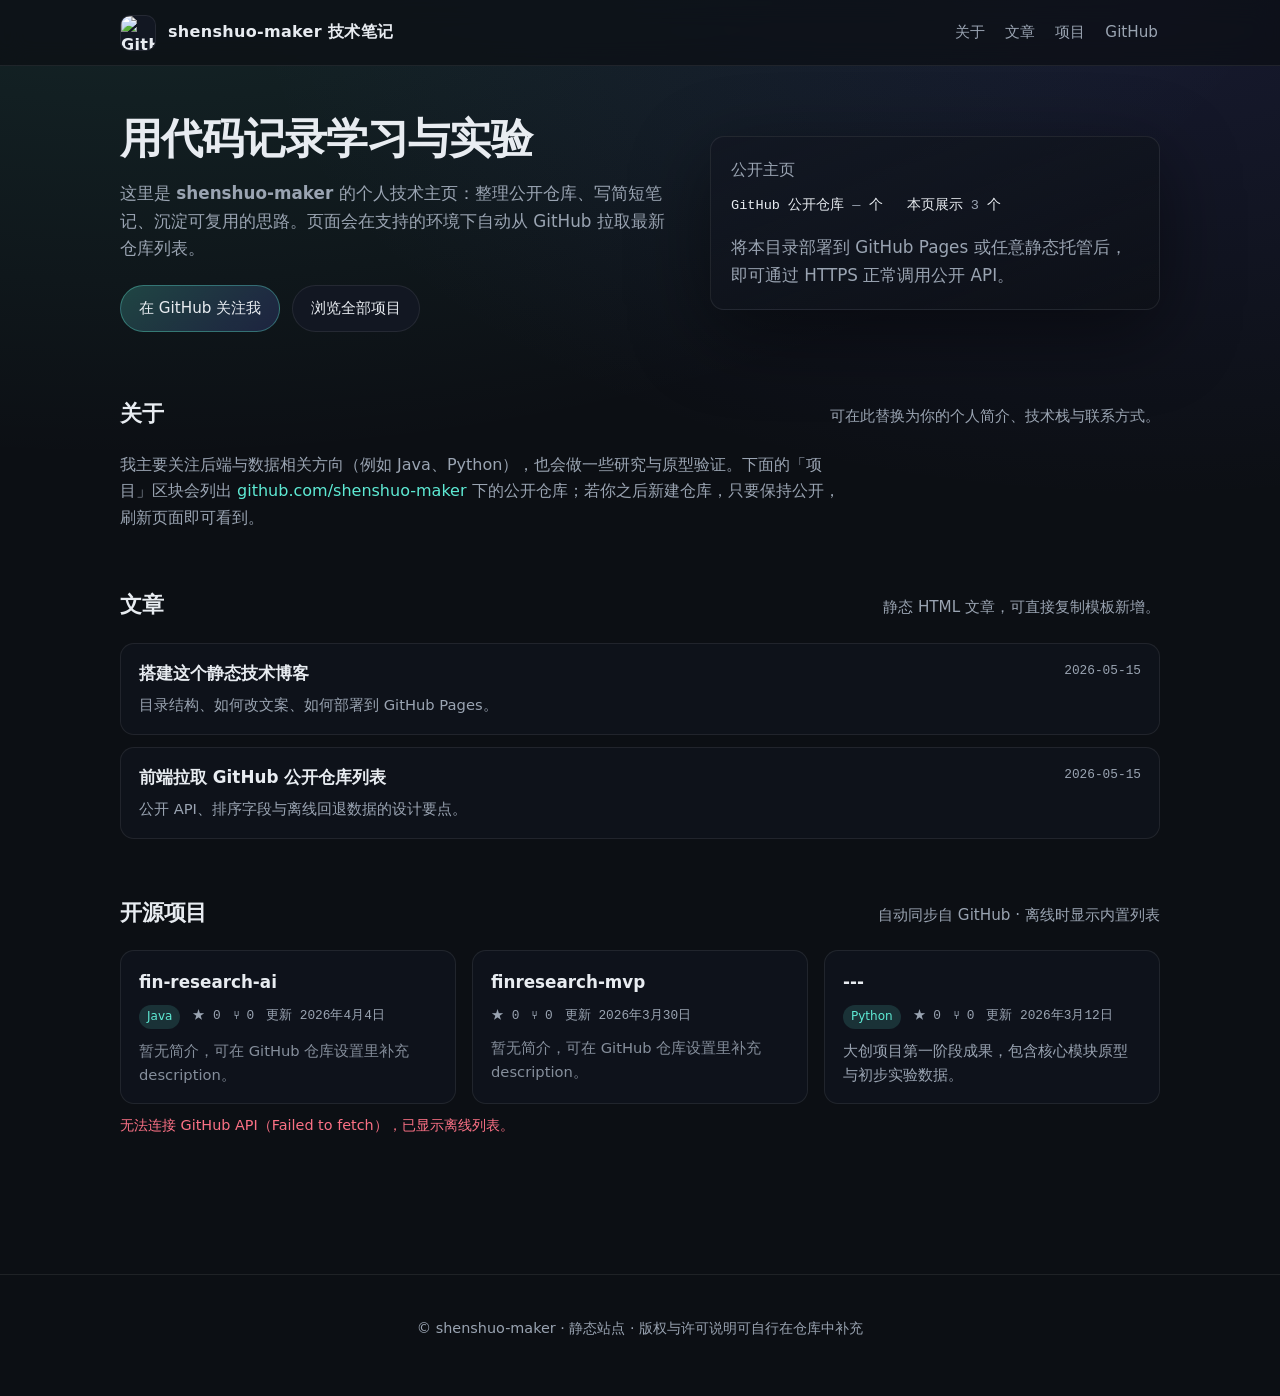
==== index.html @ 76640533 "Initial commit" ====
<!DOCTYPE html>
<html lang="zh-CN">
  <head>
    <meta charset="utf-8" />
    <meta name="viewport" content="width=device-width, initial-scale=1" />
    <meta name="description" content="shenshuo-maker 的个人技术博客与开源项目索引" />
    <title>shenshuo-maker · 技术笔记</title>
    <link rel="stylesheet" href="assets/style.css" />
  </head>
  <body>
    <a class="skip-link" href="#main">跳到正文</a>
    <header class="site-header">
      <div class="header-inner">
        <a class="brand" href="index.html">
          <img
            id="avatar"
            class="brand-mark"
            src="https://avatars.githubusercontent.com/u/237758329?v=4"
            width="36"
            height="36"
            alt="GitHub 头像"
          />
          <span>shenshuo-maker 技术笔记</span>
        </a>
        <nav class="nav" aria-label="主导航">
          <a href="#about">关于</a>
          <a href="#posts">文章</a>
          <a href="#projects">项目</a>
          <a href="https://github.com/shenshuo-maker" target="_blank" rel="noopener noreferrer">GitHub</a>
        </nav>
      </div>
    </header>

    <main id="main">
      <section class="hero" aria-labelledby="hero-title">
        <div>
          <h1 id="hero-title">用代码记录学习与实验</h1>
          <p>
            这里是 <strong>shenshuo-maker</strong> 的个人技术主页：整理公开仓库、写简短笔记、沉淀可复用的思路。页面会在支持的环境下自动从
            GitHub 拉取最新仓库列表。
          </p>
          <div class="hero-actions">
            <a class="btn btn-primary" href="https://github.com/shenshuo-maker" target="_blank" rel="noopener noreferrer">在 GitHub 关注我</a>
            <a class="btn" href="#projects">浏览全部项目</a>
          </div>
        </div>
        <aside class="hero-card" aria-label="账号概览">
          <h2>公开主页</h2>
          <div class="stat-row">
            <div>GitHub 公开仓库 <span id="gh-public-repos">—</span> 个</div>
            <div>本页展示 <span id="public-repo-count">—</span> 个</div>
          </div>
          <p class="status-msg" style="margin-top: 16px; margin-bottom: 0">
            将本目录部署到 GitHub Pages 或任意静态托管后，即可通过 HTTPS 正常调用公开 API。
          </p>
        </aside>
      </section>

      <section id="about" class="section" aria-labelledby="about-title">
        <div class="section-head">
          <h2 id="about-title">关于</h2>
          <p>可在此替换为你的个人简介、技术栈与联系方式。</p>
        </div>
        <p style="max-width: 720px; color: var(--muted); margin: 0">
          我主要关注后端与数据相关方向（例如 Java、Python），也会做一些研究与原型验证。下面的「项目」区块会列出
          <a href="https://github.com/shenshuo-maker" target="_blank" rel="noopener noreferrer">github.com/shenshuo-maker</a>
          下的公开仓库；若你之后新建仓库，只要保持公开，刷新页面即可看到。
        </p>
      </section>

      <section id="posts" class="section" aria-labelledby="posts-title">
        <div class="section-head">
          <h2 id="posts-title">文章</h2>
          <p>静态 HTML 文章，可直接复制模板新增。</p>
        </div>
        <div class="post-list">
          <article class="post-item">
            <div>
              <h3><a href="posts/hello-blog.html">搭建这个静态技术博客</a></h3>
              <p>目录结构、如何改文案、如何部署到 GitHub Pages。</p>
            </div>
            <time class="post-date" datetime="2026-05-15">2026-05-15</time>
          </article>
          <article class="post-item">
            <div>
              <h3><a href="posts/github-api-notes.html">前端拉取 GitHub 公开仓库列表</a></h3>
              <p>公开 API、排序字段与离线回退数据的设计要点。</p>
            </div>
            <time class="post-date" datetime="2026-05-15">2026-05-15</time>
          </article>
        </div>
      </section>

      <section id="projects" class="section" aria-labelledby="projects-title">
        <div class="section-head">
          <h2 id="projects-title">开源项目</h2>
          <p>自动同步自 GitHub · 离线时显示内置列表</p>
        </div>
        <div id="repo-grid" class="grid" aria-live="polite"></div>
        <p id="repo-status" class="status-msg" role="status"></p>
      </section>
    </main>

    <footer class="site-footer">
      <p>© shenshuo-maker · 静态站点 · 版权与许可说明可自行在仓库中补充</p>
    </footer>

    <script src="assets/app.js" defer></script>
  </body>
</html>
---- assets/style.css ----
:root {
  --bg: #0c0f14;
  --bg-elevated: #121722;
  --border: rgba(255, 255, 255, 0.08);
  --text: #e8ecf1;
  --muted: #9aa4b2;
  --accent: #5eead4;
  --accent-dim: rgba(94, 234, 212, 0.15);
  --danger: #fb7185;
  --radius: 14px;
  --shadow: 0 24px 80px rgba(0, 0, 0, 0.45);
  --font-sans: "Segoe UI", "PingFang SC", "Hiragino Sans GB", "Microsoft YaHei",
    system-ui, sans-serif;
  --font-mono: "Cascadia Code", "Consolas", "SFMono-Regular", ui-monospace, monospace;
}

*,
*::before,
*::after {
  box-sizing: border-box;
}

html {
  scroll-behavior: smooth;
}

body {
  margin: 0;
  min-height: 100vh;
  font-family: var(--font-sans);
  color: var(--text);
  background: radial-gradient(1200px 600px at 10% -10%, rgba(94, 234, 212, 0.12), transparent),
    radial-gradient(900px 500px at 90% 0%, rgba(99, 102, 241, 0.12), transparent), var(--bg);
  line-height: 1.65;
}

a {
  color: var(--accent);
  text-decoration: none;
}

a:hover {
  text-decoration: underline;
}

img {
  max-width: 100%;
  height: auto;
  display: block;
}

.skip-link {
  position: absolute;
  left: -9999px;
  top: auto;
  width: 1px;
  height: 1px;
  overflow: hidden;
}

.skip-link:focus {
  left: 16px;
  top: 16px;
  width: auto;
  height: auto;
  padding: 8px 12px;
  background: var(--bg-elevated);
  border: 1px solid var(--border);
  border-radius: 8px;
  z-index: 1000;
}

.site-header {
  position: sticky;
  top: 0;
  z-index: 50;
  backdrop-filter: blur(12px);
  background: rgba(12, 15, 20, 0.72);
  border-bottom: 1px solid var(--border);
}

.header-inner {
  max-width: 1080px;
  margin: 0 auto;
  padding: 14px 20px;
  display: flex;
  align-items: center;
  justify-content: space-between;
  gap: 16px;
}

.brand {
  display: flex;
  align-items: center;
  gap: 12px;
  font-weight: 600;
  letter-spacing: 0.02em;
  color: var(--text);
  text-decoration: none;
}

.brand:hover {
  text-decoration: none;
  color: var(--accent);
}

.brand-mark {
  width: 36px;
  height: 36px;
  border-radius: 10px;
  border: 1px solid var(--border);
  object-fit: cover;
  background: var(--bg-elevated);
}

.nav {
  display: flex;
  flex-wrap: wrap;
  gap: 8px 16px;
  font-size: 0.95rem;
}

.nav a {
  color: var(--muted);
  text-decoration: none;
  padding: 6px 2px;
}

.nav a:hover {
  color: var(--text);
  text-decoration: none;
}

main {
  max-width: 1080px;
  margin: 0 auto;
  padding: 48px 20px 80px;
}

.hero {
  display: grid;
  grid-template-columns: 1.1fr 0.9fr;
  gap: 40px;
  align-items: center;
  margin-bottom: 64px;
}

@media (max-width: 880px) {
  .hero {
    grid-template-columns: 1fr;
  }
}

.hero h1 {
  font-size: clamp(1.85rem, 4vw, 2.6rem);
  line-height: 1.2;
  margin: 0 0 16px;
  letter-spacing: -0.02em;
}

.hero p {
  margin: 0 0 22px;
  color: var(--muted);
  font-size: 1.05rem;
}

.hero-actions {
  display: flex;
  flex-wrap: wrap;
  gap: 12px;
}

.btn {
  display: inline-flex;
  align-items: center;
  justify-content: center;
  gap: 8px;
  padding: 10px 18px;
  border-radius: 999px;
  border: 1px solid var(--border);
  background: var(--bg-elevated);
  color: var(--text);
  font-size: 0.95rem;
  cursor: pointer;
  text-decoration: none;
  transition: border-color 0.15s, background 0.15s, transform 0.15s;
}

.btn:hover {
  text-decoration: none;
  border-color: rgba(94, 234, 212, 0.45);
  background: rgba(18, 23, 34, 0.95);
  transform: translateY(-1px);
}

.btn-primary {
  background: linear-gradient(135deg, rgba(94, 234, 212, 0.22), rgba(99, 102, 241, 0.18));
  border-color: rgba(94, 234, 212, 0.35);
}

.hero-card {
  border: 1px solid var(--border);
  border-radius: var(--radius);
  padding: 20px;
  background: linear-gradient(160deg, rgba(18, 23, 34, 0.95), rgba(12, 15, 20, 0.6));
  box-shadow: var(--shadow);
}

.hero-card h2 {
  margin: 0 0 12px;
  font-size: 1rem;
  color: var(--muted);
  font-weight: 500;
}

.stat-row {
  display: flex;
  flex-wrap: wrap;
  gap: 16px 24px;
  font-family: var(--font-mono);
  font-size: 0.85rem;
  color: var(--text);
}

.stat-row span {
  color: var(--muted);
}

.section {
  margin-bottom: 56px;
}

.section-head {
  display: flex;
  align-items: baseline;
  justify-content: space-between;
  gap: 16px;
  margin-bottom: 20px;
}

.section-head h2 {
  margin: 0;
  font-size: 1.35rem;
  letter-spacing: -0.01em;
}

.section-head p {
  margin: 0;
  color: var(--muted);
  font-size: 0.95rem;
}

.grid {
  display: grid;
  grid-template-columns: repeat(auto-fill, minmax(280px, 1fr));
  gap: 16px;
}

.card {
  border: 1px solid var(--border);
  border-radius: var(--radius);
  padding: 18px 18px 16px;
  background: rgba(18, 23, 34, 0.55);
  transition: border-color 0.15s, transform 0.15s;
}

.card:hover {
  border-color: rgba(94, 234, 212, 0.28);
  transform: translateY(-2px);
}

.card h3 {
  margin: 0 0 8px;
  font-size: 1.05rem;
}

.card h3 a {
  color: var(--text);
  text-decoration: none;
}

.card h3 a:hover {
  color: var(--accent);
  text-decoration: none;
}

.card-meta {
  display: flex;
  flex-wrap: wrap;
  gap: 8px 12px;
  font-size: 0.8rem;
  color: var(--muted);
  font-family: var(--font-mono);
  margin-bottom: 10px;
}

.lang-pill {
  display: inline-flex;
  align-items: center;
  gap: 6px;
  padding: 2px 8px;
  border-radius: 999px;
  background: var(--accent-dim);
  color: var(--accent);
  font-size: 0.75rem;
  font-family: var(--font-sans);
}

.card-desc {
  margin: 0;
  color: var(--muted);
  font-size: 0.92rem;
  min-height: 2.8em;
}

.card-desc .muted {
  opacity: 0.85;
}

.post-list {
  display: flex;
  flex-direction: column;
  gap: 12px;
}

.post-item {
  display: flex;
  align-items: flex-start;
  justify-content: space-between;
  gap: 16px;
  padding: 16px 18px;
  border: 1px solid var(--border);
  border-radius: var(--radius);
  background: rgba(18, 23, 34, 0.45);
}

.post-item h3 {
  margin: 0 0 6px;
  font-size: 1.05rem;
}

.post-item h3 a {
  color: var(--text);
  text-decoration: none;
}

.post-item h3 a:hover {
  color: var(--accent);
  text-decoration: none;
}

.post-item p {
  margin: 0;
  color: var(--muted);
  font-size: 0.92rem;
}

.post-date {
  flex-shrink: 0;
  font-size: 0.8rem;
  color: var(--muted);
  font-family: var(--font-mono);
}

.site-footer {
  border-top: 1px solid var(--border);
  padding: 28px 20px 40px;
  color: var(--muted);
  font-size: 0.9rem;
  text-align: center;
}

.status-msg {
  font-size: 0.9rem;
  color: var(--muted);
  margin-top: 10px;
}

.status-msg.error {
  color: var(--danger);
}

article.prose {
  max-width: 720px;
}

article.prose h1 {
  margin-top: 0;
  font-size: clamp(1.6rem, 3vw, 2rem);
}

article.prose .meta {
  color: var(--muted);
  font-size: 0.9rem;
  margin-bottom: 28px;
}

article.prose p,
article.prose li {
  color: #c9d2dc;
}

article.prose code {
  font-family: var(--font-mono);
  font-size: 0.88em;
  padding: 2px 6px;
  border-radius: 6px;
  background: rgba(255, 255, 255, 0.06);
  border: 1px solid var(--border);
}

article.prose pre {
  padding: 16px 18px;
  border-radius: var(--radius);
  border: 1px solid var(--border);
  background: #0a0d12;
  overflow-x: auto;
  font-family: var(--font-mono);
  font-size: 0.85rem;
}

.back-link {
  display: inline-block;
  margin-bottom: 24px;
  font-size: 0.95rem;
}
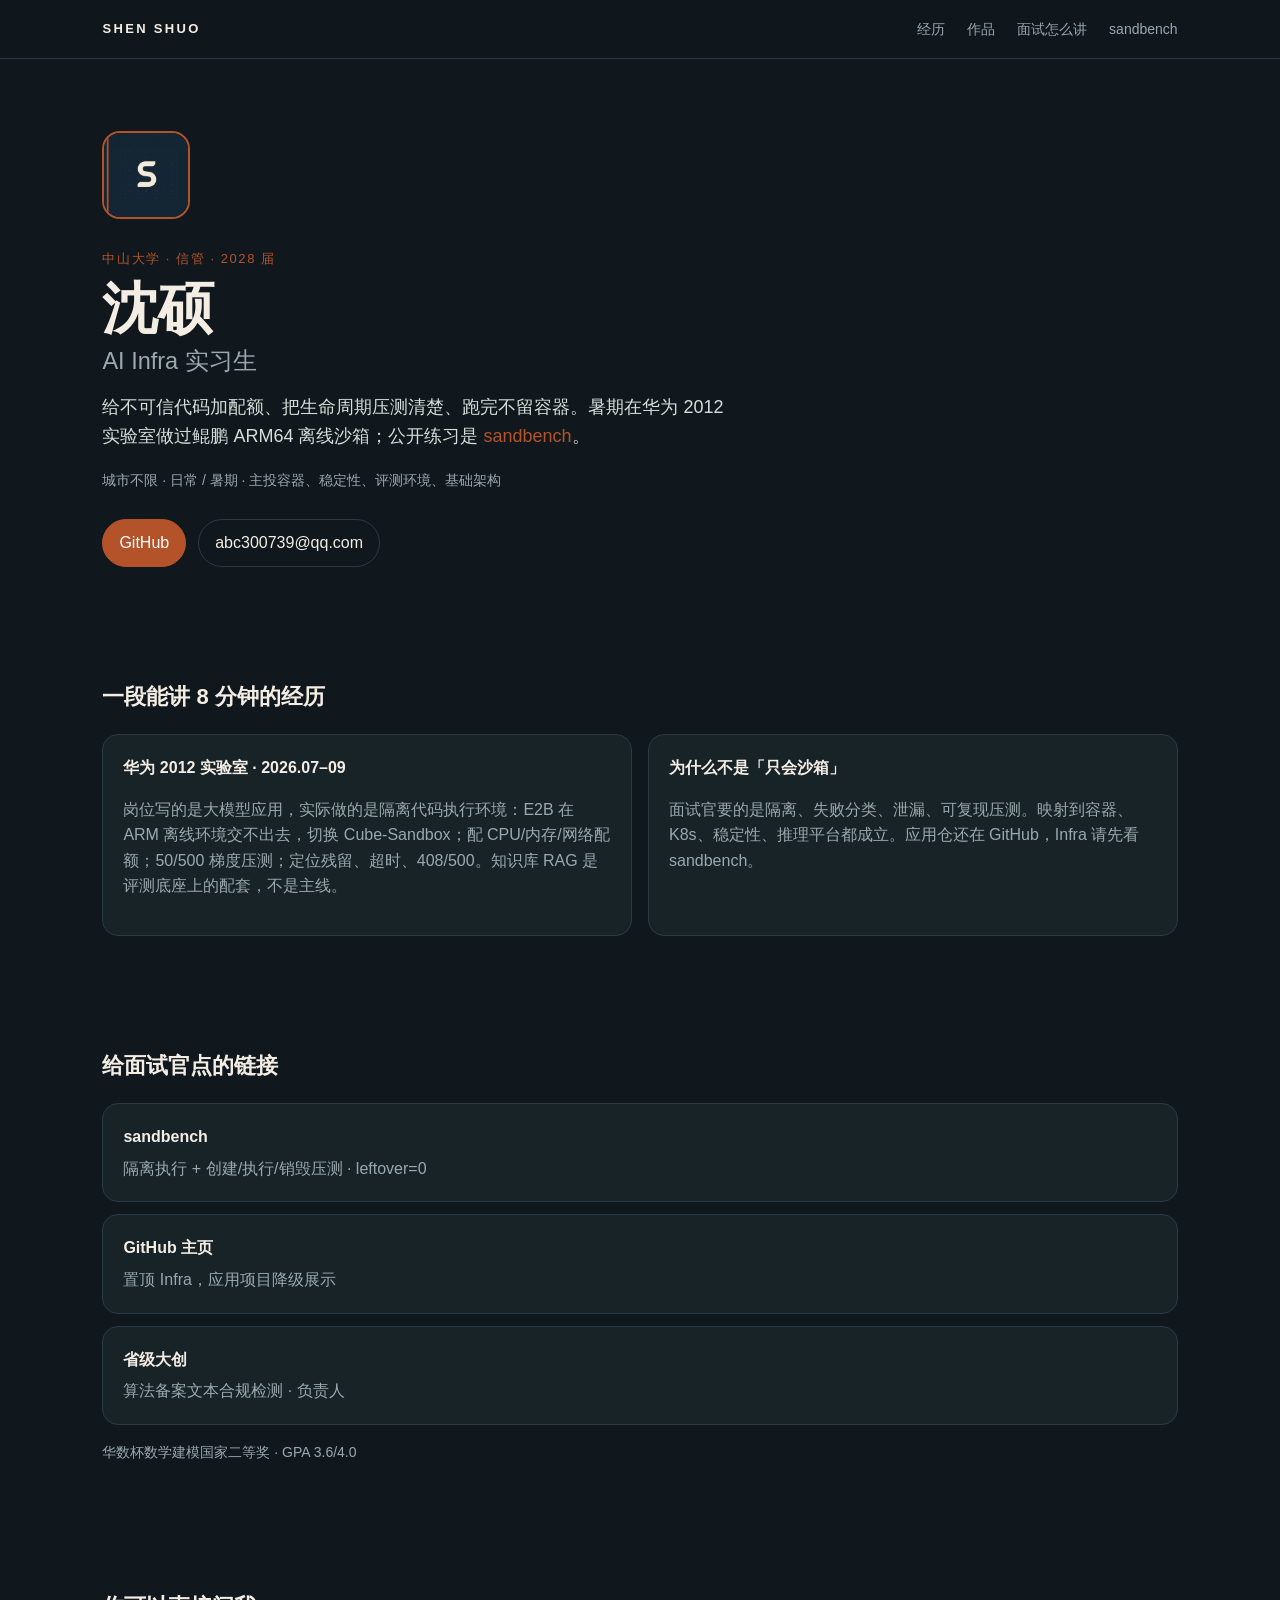
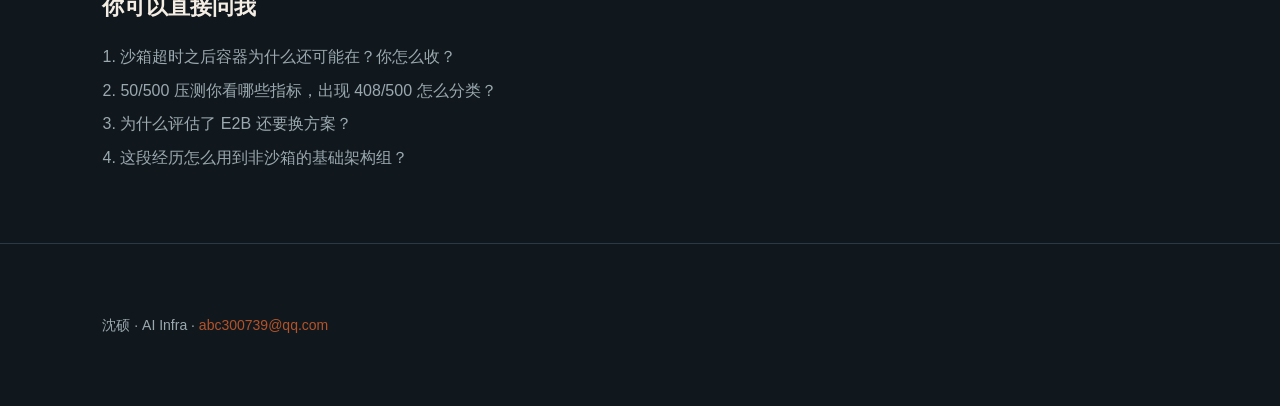
==== commit 4cdf75b4: "Replace the blog with a single-page AI Infra interview site. Co-authored-by: Cursor <cursoragent@cur" ====
--- a/index.html
+++ b/index.html
@@ -3,108 +3,101 @@
   <head>
     <meta charset="utf-8" />
     <meta name="viewport" content="width=device-width, initial-scale=1" />
-    <meta name="description" content="shenshuo-maker 的个人技术博客与开源项目索引" />
-    <title>shenshuo-maker · 技术笔记</title>
+    <meta
+      name="description"
+      content="沈硕 · 中山大学 2028 届 · AI Infra 实习：隔离沙箱、压测、离线交付"
+    />
+    <title>沈硕 · AI Infra</title>
     <link rel="stylesheet" href="assets/style.css" />
+    <link rel="icon" href="assets/avatar.png" />
   </head>
   <body>
-    <a class="skip-link" href="#main">跳到正文</a>
-    <header class="site-header">
-      <div class="header-inner">
-        <a class="brand" href="index.html">
-          <img
-            id="avatar"
-            class="brand-mark"
-            src="https://avatars.githubusercontent.com/u/237758329?v=4"
-            width="36"
-            height="36"
-            alt="GitHub 头像"
-          />
-          <span>shenshuo-maker 技术笔记</span>
-        </a>
-        <nav class="nav" aria-label="主导航">
-          <a href="#about">关于</a>
-          <a href="#posts">文章</a>
-          <a href="#projects">项目</a>
-          <a href="https://github.com/shenshuo-maker" target="_blank" rel="noopener noreferrer">GitHub</a>
-        </nav>
-      </div>
+    <header class="nav">
+      <a class="brand" href="#top">SHEN SHUO</a>
+      <nav>
+        <a href="#story">经历</a>
+        <a href="#work">作品</a>
+        <a href="#talk">面试怎么讲</a>
+        <a href="https://github.com/shenshuo-maker/sandbench">sandbench</a>
+      </nav>
     </header>
 
-    <main id="main">
-      <section class="hero" aria-labelledby="hero-title">
-        <div>
-          <h1 id="hero-title">用代码记录学习与实验</h1>
-          <p>
-            这里是 <strong>shenshuo-maker</strong> 的个人技术主页：整理公开仓库、写简短笔记、沉淀可复用的思路。页面会在支持的环境下自动从
-            GitHub 拉取最新仓库列表。
-          </p>
-          <div class="hero-actions">
-            <a class="btn btn-primary" href="https://github.com/shenshuo-maker" target="_blank" rel="noopener noreferrer">在 GitHub 关注我</a>
-            <a class="btn" href="#projects">浏览全部项目</a>
-          </div>
+    <main id="top">
+      <section class="hero">
+        <img class="avatar" src="assets/avatar.png" alt="沈硕" width="96" height="96" />
+        <p class="eyebrow">中山大学 · 信管 · 2028 届</p>
+        <h1>沈硕<span>AI Infra 实习生</span></h1>
+        <p class="lead">
+          给不可信代码加配额、把生命周期压测清楚、跑完不留容器。暑期在华为 2012
+          实验室做过鲲鹏 ARM64 离线沙箱；公开练习是
+          <a href="https://github.com/shenshuo-maker/sandbench">sandbench</a>。
+        </p>
+        <p class="meta">城市不限 · 日常 / 暑期 · 主投容器、稳定性、评测环境、基础架构</p>
+        <div class="actions">
+          <a class="btn primary" href="https://github.com/shenshuo-maker">GitHub</a>
+          <a class="btn" href="mailto:abc300739@qq.com">abc300739@qq.com</a>
         </div>
-        <aside class="hero-card" aria-label="账号概览">
-          <h2>公开主页</h2>
-          <div class="stat-row">
-            <div>GitHub 公开仓库 <span id="gh-public-repos">—</span> 个</div>
-            <div>本页展示 <span id="public-repo-count">—</span> 个</div>
-          </div>
-          <p class="status-msg" style="margin-top: 16px; margin-bottom: 0">
-            将本目录部署到 GitHub Pages 或任意静态托管后，即可通过 HTTPS 正常调用公开 API。
-          </p>
-        </aside>
       </section>
 
-      <section id="about" class="section" aria-labelledby="about-title">
-        <div class="section-head">
-          <h2 id="about-title">关于</h2>
-          <p>可在此替换为你的个人简介、技术栈与联系方式。</p>
-        </div>
-        <p style="max-width: 720px; color: var(--muted); margin: 0">
-          我主要关注后端与数据相关方向（例如 Java、Python），也会做一些研究与原型验证。下面的「项目」区块会列出
-          <a href="https://github.com/shenshuo-maker" target="_blank" rel="noopener noreferrer">github.com/shenshuo-maker</a>
-          下的公开仓库；若你之后新建仓库，只要保持公开，刷新页面即可看到。
-        </p>
-      </section>
-
-      <section id="posts" class="section" aria-labelledby="posts-title">
-        <div class="section-head">
-          <h2 id="posts-title">文章</h2>
-          <p>静态 HTML 文章，可直接复制模板新增。</p>
-        </div>
-        <div class="post-list">
-          <article class="post-item">
-            <div>
-              <h3><a href="posts/hello-blog.html">搭建这个静态技术博客</a></h3>
-              <p>目录结构、如何改文案、如何部署到 GitHub Pages。</p>
-            </div>
-            <time class="post-date" datetime="2026-05-15">2026-05-15</time>
+      <section id="story">
+        <h2>一段能讲 8 分钟的经历</h2>
+        <div class="grid">
+          <article>
+            <h3>华为 2012 实验室 · 2026.07–09</h3>
+            <p>
+              岗位写的是大模型应用，实际做的是隔离代码执行环境：E2B 在 ARM
+              离线环境交不出去，切换 Cube-Sandbox；配 CPU/内存/网络配额；50/500
+              梯度压测；定位残留、超时、408/500。知识库 RAG 是评测底座上的配套，不是主线。
+            </p>
           </article>
-          <article class="post-item">
-            <div>
-              <h3><a href="posts/github-api-notes.html">前端拉取 GitHub 公开仓库列表</a></h3>
-              <p>公开 API、排序字段与离线回退数据的设计要点。</p>
-            </div>
-            <time class="post-date" datetime="2026-05-15">2026-05-15</time>
+          <article>
+            <h3>为什么不是「只会沙箱」</h3>
+            <p>
+              面试官要的是隔离、失败分类、泄漏、可复现压测。映射到容器、K8s、稳定性、推理平台都成立。应用仓还在 GitHub，Infra
+              请先看 sandbench。
+            </p>
           </article>
         </div>
       </section>
 
-      <section id="projects" class="section" aria-labelledby="projects-title">
-        <div class="section-head">
-          <h2 id="projects-title">开源项目</h2>
-          <p>自动同步自 GitHub · 离线时显示内置列表</p>
-        </div>
-        <div id="repo-grid" class="grid" aria-live="polite"></div>
-        <p id="repo-status" class="status-msg" role="status"></p>
+      <section id="work">
+        <h2>给面试官点的链接</h2>
+        <ul class="cards">
+          <li>
+            <a href="https://github.com/shenshuo-maker/sandbench">
+              <strong>sandbench</strong>
+              <span>隔离执行 + 创建/执行/销毁压测 · leftover=0</span>
+            </a>
+          </li>
+          <li>
+            <a href="https://github.com/shenshuo-maker">
+              <strong>GitHub 主页</strong>
+              <span>置顶 Infra，应用项目降级展示</span>
+            </a>
+          </li>
+          <li>
+            <a href="https://github.com/shenshuo-maker/algorithm-check-system">
+              <strong>省级大创</strong>
+              <span>算法备案文本合规检测 · 负责人</span>
+            </a>
+          </li>
+        </ul>
+        <p class="note">华数杯数学建模国家二等奖 · GPA 3.6/4.0</p>
+      </section>
+
+      <section id="talk">
+        <h2>你可以直接问我</h2>
+        <ol>
+          <li>沙箱超时之后容器为什么还可能在？你怎么收？</li>
+          <li>50/500 压测你看哪些指标，出现 408/500 怎么分类？</li>
+          <li>为什么评估了 E2B 还要换方案？</li>
+          <li>这段经历怎么用到非沙箱的基础架构组？</li>
+        </ol>
       </section>
     </main>
 
-    <footer class="site-footer">
-      <p>© shenshuo-maker · 静态站点 · 版权与许可说明可自行在仓库中补充</p>
+    <footer>
+      <p>沈硕 · AI Infra · <a href="mailto:abc300739@qq.com">abc300739@qq.com</a></p>
     </footer>
-
-    <script src="assets/app.js" defer></script>
   </body>
 </html>
--- a/assets/style.css
+++ b/assets/style.css
@@ -1,426 +1,119 @@
 :root {
-  --bg: #0c0f14;
-  --bg-elevated: #121722;
-  --border: rgba(255, 255, 255, 0.08);
-  --text: #e8ecf1;
-  --muted: #9aa4b2;
-  --accent: #5eead4;
-  --accent-dim: rgba(94, 234, 212, 0.15);
-  --danger: #fb7185;
-  --radius: 14px;
-  --shadow: 0 24px 80px rgba(0, 0, 0, 0.45);
-  --font-sans: "Segoe UI", "PingFang SC", "Hiragino Sans GB", "Microsoft YaHei",
-    system-ui, sans-serif;
-  --font-mono: "Cascadia Code", "Consolas", "SFMono-Regular", ui-monospace, monospace;
+  --bg: #10181d;
+  --ink: #f4ede4;
+  --muted: #9aa8af;
+  --accent: #b4532a;
+  --card: #182328;
+  --line: #2a3a42;
+  --font: "Segoe UI", "PingFang SC", "Hiragino Sans GB", sans-serif;
 }
 
-*,
-*::before,
-*::after {
-  box-sizing: border-box;
+* { box-sizing: border-box; }
+html { scroll-behavior: smooth; }
+body {
+  margin: 0;
+  font-family: var(--font);
+  color: var(--ink);
+  background: var(--bg);
+  line-height: 1.6;
 }
 
-html {
-  scroll-behavior: smooth;
-}
-
-body {
-  margin: 0;
-  min-height: 100vh;
-  font-family: var(--font-sans);
-  color: var(--text);
-  background: radial-gradient(1200px 600px at 10% -10%, rgba(94, 234, 212, 0.12), transparent),
-    radial-gradient(900px 500px at 90% 0%, rgba(99, 102, 241, 0.12), transparent), var(--bg);
-  line-height: 1.65;
-}
-
-a {
-  color: var(--accent);
-  text-decoration: none;
-}
-
-a:hover {
-  text-decoration: underline;
-}
-
-img {
-  max-width: 100%;
-  height: auto;
-  display: block;
-}
-
-.skip-link {
-  position: absolute;
-  left: -9999px;
-  top: auto;
-  width: 1px;
-  height: 1px;
-  overflow: hidden;
-}
-
-.skip-link:focus {
-  left: 16px;
-  top: 16px;
-  width: auto;
-  height: auto;
-  padding: 8px 12px;
-  background: var(--bg-elevated);
-  border: 1px solid var(--border);
-  border-radius: 8px;
-  z-index: 1000;
-}
-
-.site-header {
-  position: sticky;
-  top: 0;
-  z-index: 50;
-  backdrop-filter: blur(12px);
-  background: rgba(12, 15, 20, 0.72);
-  border-bottom: 1px solid var(--border);
-}
-
-.header-inner {
-  max-width: 1080px;
-  margin: 0 auto;
-  padding: 14px 20px;
-  display: flex;
-  align-items: center;
-  justify-content: space-between;
-  gap: 16px;
-}
-
-.brand {
-  display: flex;
-  align-items: center;
-  gap: 12px;
-  font-weight: 600;
-  letter-spacing: 0.02em;
-  color: var(--text);
-  text-decoration: none;
-}
-
-.brand:hover {
-  text-decoration: none;
-  color: var(--accent);
-}
-
-.brand-mark {
-  width: 36px;
-  height: 36px;
-  border-radius: 10px;
-  border: 1px solid var(--border);
-  object-fit: cover;
-  background: var(--bg-elevated);
-}
+a { color: var(--accent); text-decoration: none; }
+a:hover { text-decoration: underline; }
 
 .nav {
   display: flex;
-  flex-wrap: wrap;
-  gap: 8px 16px;
-  font-size: 0.95rem;
+  justify-content: space-between;
+  align-items: center;
+  padding: 18px 8vw;
+  border-bottom: 1px solid var(--line);
+  position: sticky;
+  top: 0;
+  background: rgba(16, 24, 29, 0.92);
+  backdrop-filter: blur(10px);
+  z-index: 2;
+}
+.brand {
+  color: var(--ink);
+  letter-spacing: 0.18em;
+  font-weight: 700;
+  font-size: 13px;
+}
+.nav nav { display: flex; gap: 22px; }
+.nav nav a { color: var(--muted); font-size: 14px; }
+
+.hero, section, footer { padding: 56px 8vw; }
+.hero { padding-top: 72px; max-width: 920px; }
+.avatar {
+  width: 88px;
+  height: 88px;
+  border-radius: 18px;
+  object-fit: cover;
+  border: 2px solid var(--accent);
+}
+.eyebrow {
+  color: var(--accent);
+  letter-spacing: 0.12em;
+  font-size: 13px;
+  margin: 22px 0 8px;
+}
+h1 {
+  font-size: clamp(36px, 6vw, 56px);
+  line-height: 1.1;
+  margin: 0 0 18px;
+  font-weight: 700;
+}
+h1 span {
+  display: block;
+  font-size: 0.42em;
+  color: var(--muted);
+  font-weight: 500;
+  margin-top: 10px;
+  letter-spacing: 0;
+}
+.lead { font-size: 18px; max-width: 640px; color: #d7ddd8; }
+.meta { color: var(--muted); font-size: 14px; }
+.actions { display: flex; gap: 12px; flex-wrap: wrap; margin-top: 28px; }
+.btn {
+  display: inline-block;
+  padding: 10px 16px;
+  border: 1px solid var(--line);
+  border-radius: 999px;
+  color: var(--ink);
+}
+.btn.primary { background: var(--accent); border-color: var(--accent); color: #fff; }
+.btn:hover { text-decoration: none; filter: brightness(1.08); }
+
+h2 { font-size: 22px; margin: 0 0 20px; }
+h3 { margin: 0 0 10px; font-size: 16px; }
+.grid {
+  display: grid;
+  grid-template-columns: repeat(auto-fit, minmax(260px, 1fr));
+  gap: 16px;
+}
+.grid article, .cards a {
+  background: var(--card);
+  border: 1px solid var(--line);
+  border-radius: 16px;
+  padding: 20px;
+}
+.grid p, .cards span, .note, ol { color: var(--muted); }
+
+.cards { list-style: none; padding: 0; margin: 0; display: grid; gap: 12px; }
+.cards a { display: flex; flex-direction: column; gap: 6px; color: var(--ink); }
+.cards a:hover { border-color: var(--accent); text-decoration: none; }
+.note { margin-top: 16px; font-size: 14px; }
+
+ol { padding-left: 18px; }
+ol li { margin: 8px 0; }
+
+footer {
+  border-top: 1px solid var(--line);
+  color: var(--muted);
+  font-size: 14px;
 }
 
-.nav a {
-  color: var(--muted);
-  text-decoration: none;
-  padding: 6px 2px;
+@media (max-width: 640px) {
+  .nav nav { display: none; }
+  .hero, section, footer { padding-left: 22px; padding-right: 22px; }
 }
-
-.nav a:hover {
-  color: var(--text);
-  text-decoration: none;
-}
-
-main {
-  max-width: 1080px;
-  margin: 0 auto;
-  padding: 48px 20px 80px;
-}
-
-.hero {
-  display: grid;
-  grid-template-columns: 1.1fr 0.9fr;
-  gap: 40px;
-  align-items: center;
-  margin-bottom: 64px;
-}
-
-@media (max-width: 880px) {
-  .hero {
-    grid-template-columns: 1fr;
-  }
-}
-
-.hero h1 {
-  font-size: clamp(1.85rem, 4vw, 2.6rem);
-  line-height: 1.2;
-  margin: 0 0 16px;
-  letter-spacing: -0.02em;
-}
-
-.hero p {
-  margin: 0 0 22px;
-  color: var(--muted);
-  font-size: 1.05rem;
-}
-
-.hero-actions {
-  display: flex;
-  flex-wrap: wrap;
-  gap: 12px;
-}
-
-.btn {
-  display: inline-flex;
-  align-items: center;
-  justify-content: center;
-  gap: 8px;
-  padding: 10px 18px;
-  border-radius: 999px;
-  border: 1px solid var(--border);
-  background: var(--bg-elevated);
-  color: var(--text);
-  font-size: 0.95rem;
-  cursor: pointer;
-  text-decoration: none;
-  transition: border-color 0.15s, background 0.15s, transform 0.15s;
-}
-
-.btn:hover {
-  text-decoration: none;
-  border-color: rgba(94, 234, 212, 0.45);
-  background: rgba(18, 23, 34, 0.95);
-  transform: translateY(-1px);
-}
-
-.btn-primary {
-  background: linear-gradient(135deg, rgba(94, 234, 212, 0.22), rgba(99, 102, 241, 0.18));
-  border-color: rgba(94, 234, 212, 0.35);
-}
-
-.hero-card {
-  border: 1px solid var(--border);
-  border-radius: var(--radius);
-  padding: 20px;
-  background: linear-gradient(160deg, rgba(18, 23, 34, 0.95), rgba(12, 15, 20, 0.6));
-  box-shadow: var(--shadow);
-}
-
-.hero-card h2 {
-  margin: 0 0 12px;
-  font-size: 1rem;
-  color: var(--muted);
-  font-weight: 500;
-}
-
-.stat-row {
-  display: flex;
-  flex-wrap: wrap;
-  gap: 16px 24px;
-  font-family: var(--font-mono);
-  font-size: 0.85rem;
-  color: var(--text);
-}
-
-.stat-row span {
-  color: var(--muted);
-}
-
-.section {
-  margin-bottom: 56px;
-}
-
-.section-head {
-  display: flex;
-  align-items: baseline;
-  justify-content: space-between;
-  gap: 16px;
-  margin-bottom: 20px;
-}
-
-.section-head h2 {
-  margin: 0;
-  font-size: 1.35rem;
-  letter-spacing: -0.01em;
-}
-
-.section-head p {
-  margin: 0;
-  color: var(--muted);
-  font-size: 0.95rem;
-}
-
-.grid {
-  display: grid;
-  grid-template-columns: repeat(auto-fill, minmax(280px, 1fr));
-  gap: 16px;
-}
-
-.card {
-  border: 1px solid var(--border);
-  border-radius: var(--radius);
-  padding: 18px 18px 16px;
-  background: rgba(18, 23, 34, 0.55);
-  transition: border-color 0.15s, transform 0.15s;
-}
-
-.card:hover {
-  border-color: rgba(94, 234, 212, 0.28);
-  transform: translateY(-2px);
-}
-
-.card h3 {
-  margin: 0 0 8px;
-  font-size: 1.05rem;
-}
-
-.card h3 a {
-  color: var(--text);
-  text-decoration: none;
-}
-
-.card h3 a:hover {
-  color: var(--accent);
-  text-decoration: none;
-}
-
-.card-meta {
-  display: flex;
-  flex-wrap: wrap;
-  gap: 8px 12px;
-  font-size: 0.8rem;
-  color: var(--muted);
-  font-family: var(--font-mono);
-  margin-bottom: 10px;
-}
-
-.lang-pill {
-  display: inline-flex;
-  align-items: center;
-  gap: 6px;
-  padding: 2px 8px;
-  border-radius: 999px;
-  background: var(--accent-dim);
-  color: var(--accent);
-  font-size: 0.75rem;
-  font-family: var(--font-sans);
-}
-
-.card-desc {
-  margin: 0;
-  color: var(--muted);
-  font-size: 0.92rem;
-  min-height: 2.8em;
-}
-
-.card-desc .muted {
-  opacity: 0.85;
-}
-
-.post-list {
-  display: flex;
-  flex-direction: column;
-  gap: 12px;
-}
-
-.post-item {
-  display: flex;
-  align-items: flex-start;
-  justify-content: space-between;
-  gap: 16px;
-  padding: 16px 18px;
-  border: 1px solid var(--border);
-  border-radius: var(--radius);
-  background: rgba(18, 23, 34, 0.45);
-}
-
-.post-item h3 {
-  margin: 0 0 6px;
-  font-size: 1.05rem;
-}
-
-.post-item h3 a {
-  color: var(--text);
-  text-decoration: none;
-}
-
-.post-item h3 a:hover {
-  color: var(--accent);
-  text-decoration: none;
-}
-
-.post-item p {
-  margin: 0;
-  color: var(--muted);
-  font-size: 0.92rem;
-}
-
-.post-date {
-  flex-shrink: 0;
-  font-size: 0.8rem;
-  color: var(--muted);
-  font-family: var(--font-mono);
-}
-
-.site-footer {
-  border-top: 1px solid var(--border);
-  padding: 28px 20px 40px;
-  color: var(--muted);
-  font-size: 0.9rem;
-  text-align: center;
-}
-
-.status-msg {
-  font-size: 0.9rem;
-  color: var(--muted);
-  margin-top: 10px;
-}
-
-.status-msg.error {
-  color: var(--danger);
-}
-
-article.prose {
-  max-width: 720px;
-}
-
-article.prose h1 {
-  margin-top: 0;
-  font-size: clamp(1.6rem, 3vw, 2rem);
-}
-
-article.prose .meta {
-  color: var(--muted);
-  font-size: 0.9rem;
-  margin-bottom: 28px;
-}
-
-article.prose p,
-article.prose li {
-  color: #c9d2dc;
-}
-
-article.prose code {
-  font-family: var(--font-mono);
-  font-size: 0.88em;
-  padding: 2px 6px;
-  border-radius: 6px;
-  background: rgba(255, 255, 255, 0.06);
-  border: 1px solid var(--border);
-}
-
-article.prose pre {
-  padding: 16px 18px;
-  border-radius: var(--radius);
-  border: 1px solid var(--border);
-  background: #0a0d12;
-  overflow-x: auto;
-  font-family: var(--font-mono);
-  font-size: 0.85rem;
-}
-
-.back-link {
-  display: inline-block;
-  margin-bottom: 24px;
-  font-size: 0.95rem;
-}
